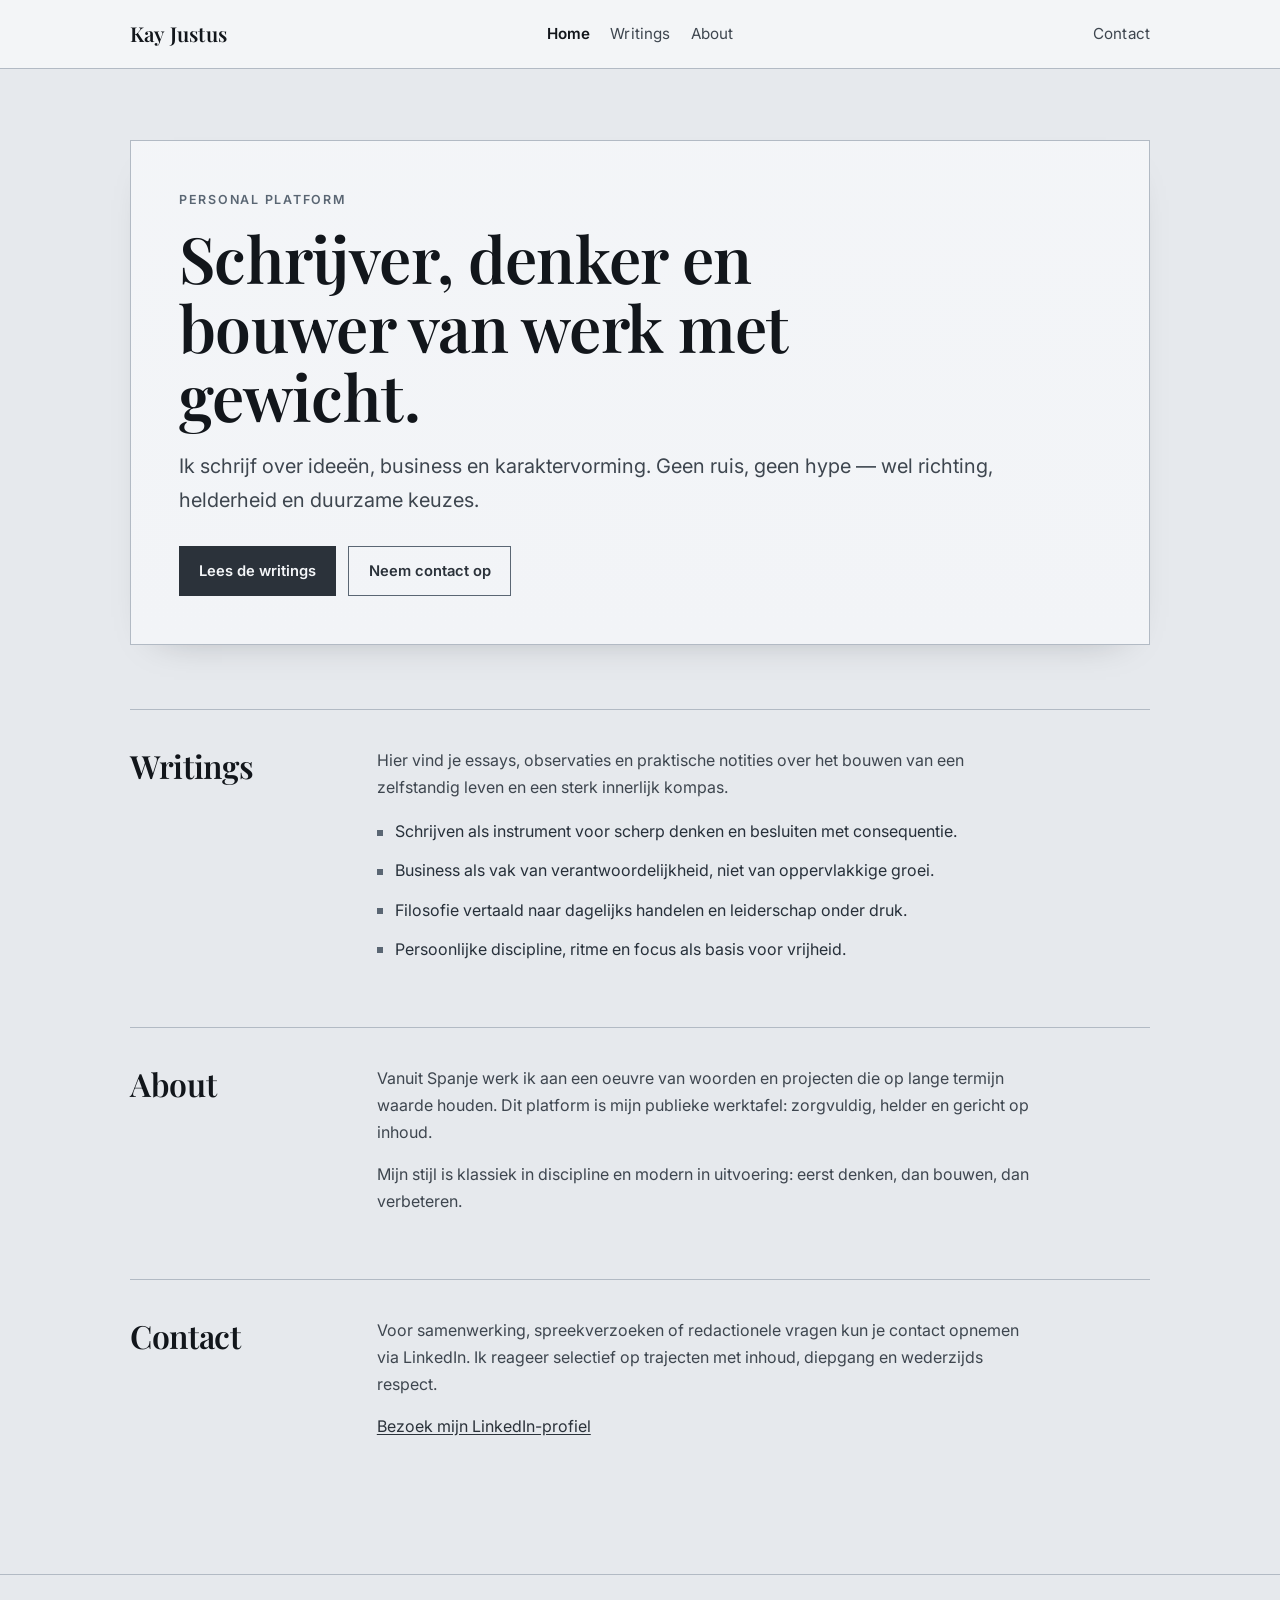
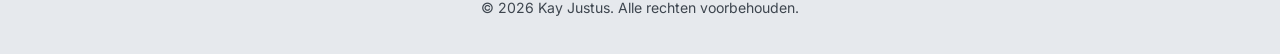
==== index.html @ f9719503 "Update header Writings link to blog page" ====
<!doctype html>
<html lang="nl">
  <head>
    <meta charset="UTF-8" />
    <meta name="viewport" content="width=device-width, initial-scale=1.0" />
    <meta
      name="description"
      content="Kay Justus schrijft over ideeën, business, filosofie en het bouwen van een eigen leven."
    />
    <title>Kay Justus</title>
    <link rel="preconnect" href="https://fonts.googleapis.com" />
    <link rel="preconnect" href="https://fonts.gstatic.com" crossorigin />
    <link
      href="https://fonts.googleapis.com/css2?family=Inter:wght@400;500;600&family=Playfair+Display:wght@500;600&display=swap"
      rel="stylesheet"
    />
    <link rel="stylesheet" href="styles.css" />
  </head>
  <body>
    <header class="site-header">
      <div class="page header-inner">
        <a class="brand" href="index.html" aria-label="Naar homepage">Kay Justus</a>
        <nav class="main-nav" aria-label="Hoofdnavigatie">
          <a href="index.html" aria-current="page">Home</a>
          <a href="blog.html">Writings</a>
          <a href="#about">About</a>
        </nav>
        <a class="header-contact" href="#contact">Contact</a>
      </div>
    </header>

    <main class="page">
      <section class="hero" aria-labelledby="site-title">
        <p class="eyebrow">Personal platform</p>
        <h1 id="site-title">Schrijver, denker en bouwer van werk met gewicht.</h1>
        <p class="positioning">
          Ik schrijf over ideeën, business en karaktervorming. Geen ruis, geen hype — wel richting, helderheid en
          duurzame keuzes.
        </p>
        <div class="actions" aria-label="Belangrijke links">
          <a id="writings-cta" class="button button-primary" href="blog.html">Lees de writings</a>
          <a class="button button-secondary" href="#contact">Neem contact op</a>
        </div>
      </section>

      <section id="writings" class="section-grid" aria-labelledby="writings-title">
        <h2 id="writings-title"><a id="writings-heading-link" class="section-heading-link" href="blog.html">Writings</a></h2>
        <div class="section-body">
          <p>
            Hier vind je essays, observaties en praktische notities over het bouwen van een zelfstandig leven en een
            sterk innerlijk kompas.
          </p>
          <ul class="structured-list">
            <li>Schrijven als instrument voor scherp denken en besluiten met consequentie.</li>
            <li>Business als vak van verantwoordelijkheid, niet van oppervlakkige groei.</li>
            <li>Filosofie vertaald naar dagelijks handelen en leiderschap onder druk.</li>
            <li>Persoonlijke discipline, ritme en focus als basis voor vrijheid.</li>
          </ul>
        </div>
      </section>

      <section id="about" class="section-grid" aria-labelledby="about-title">
        <h2 id="about-title">About</h2>
        <div class="section-body">
          <p>
            Vanuit Spanje werk ik aan een oeuvre van woorden en projecten die op lange termijn waarde houden. Dit
            platform is mijn publieke werktafel: zorgvuldig, helder en gericht op inhoud.
          </p>
          <p>
            Mijn stijl is klassiek in discipline en modern in uitvoering: eerst denken, dan bouwen, dan verbeteren.
          </p>
        </div>
      </section>

      <section id="contact" class="section-grid" aria-labelledby="contact-title">
        <h2 id="contact-title">Contact</h2>
        <div class="section-body">
          <p>
            Voor samenwerking, spreekverzoeken of redactionele vragen kun je contact opnemen via LinkedIn. Ik reageer
            selectief op trajecten met inhoud, diepgang en wederzijds respect.
          </p>
          <p>
            <a class="text-link" href="https://www.linkedin.com" target="_blank" rel="noreferrer"
              >Bezoek mijn LinkedIn-profiel</a
            >
          </p>
        </div>
      </section>
    </main>

    <footer class="footer">
      <p>© <span id="year"></span> Kay Justus. Alle rechten voorbehouden.</p>
    </footer>

    <script>
      document.getElementById('year').textContent = new Date().getFullYear();

      const writingsCta = document.getElementById('writings-cta');
      const writingsHeadingLink = document.getElementById('writings-heading-link');

      if (writingsCta && writingsHeadingLink) {
        writingsHeadingLink.href = writingsCta.getAttribute('href');
      }
    </script>
  </body>
</html>
---- styles.css ----
:root {
  --background: #e6e9ed;
  --surface: #f2f4f7;
  --surface-strong: #d8dde4;
  --text-primary: #12161b;
  --text-secondary: #3e464f;
  --border: #b2bac4;
  --accent: #2b323a;
  --accent-soft: #5a6673;
  --shadow-soft: 0 16px 40px -30px rgba(12, 16, 22, 0.38);
}

* {
  box-sizing: border-box;
}

html,
body {
  margin: 0;
  padding: 0;
  background: var(--background);
  color: var(--text-primary);
  font-family: 'Inter', -apple-system, BlinkMacSystemFont, 'Segoe UI', sans-serif;
  line-height: 1.7;
}

a {
  color: inherit;
}

.page {
  width: min(1020px, calc(100% - 3rem));
  margin: 0 auto;
}

.site-header {
  border-bottom: 1px solid var(--border);
  background: color-mix(in srgb, var(--surface) 94%, white 6%);
  position: sticky;
  top: 0;
  z-index: 20;
}

.header-inner {
  display: grid;
  grid-template-columns: minmax(0, 1fr) auto minmax(0, 1fr);
  align-items: center;
  padding: 1.05rem 0;
}

.brand {
  justify-self: start;
  text-decoration: none;
  font-family: 'Playfair Display', Georgia, serif;
  font-size: 1.28rem;
  font-weight: 600;
  letter-spacing: 0.01em;
}

.main-nav {
  display: flex;
  align-items: center;
  gap: 1.25rem;
  justify-self: center;
}

.main-nav a,
.header-contact {
  text-decoration: none;
  font-size: 0.95rem;
  color: var(--text-secondary);
  letter-spacing: 0.01em;
}

.main-nav a[aria-current='page'] {
  color: var(--text-primary);
  font-weight: 600;
}

.header-contact {
  justify-self: end;
}

main.page {
  padding: clamp(2.4rem, 6vw, 4.4rem) 0;
}

.hero {
  border: 1px solid var(--border);
  background: linear-gradient(180deg, color-mix(in srgb, var(--surface) 90%, white 10%) 0%, var(--surface) 100%);
  box-shadow: var(--shadow-soft);
  padding: clamp(1.8rem, 4vw, 3rem);
}

.eyebrow {
  margin: 0;
  font-size: 0.78rem;
  font-weight: 600;
  letter-spacing: 0.14em;
  text-transform: uppercase;
  color: var(--accent-soft);
}

h1,
h2,
.blog-list h3 {
  margin: 0;
  font-family: 'Playfair Display', Georgia, serif;
  font-weight: 600;
  letter-spacing: -0.01em;
}

h1 {
  margin-top: 0.8rem;
  max-width: 16ch;
  font-size: clamp(2.3rem, 6vw, 4rem);
  line-height: 1.08;
}

.positioning {
  margin: 1.2rem 0 0;
  max-width: 64ch;
  font-size: clamp(1rem, 1.9vw, 1.25rem);
  color: var(--text-secondary);
}

.actions {
  margin-top: 1.8rem;
  display: flex;
  gap: 0.75rem;
  flex-wrap: wrap;
}

.button {
  display: inline-flex;
  align-items: center;
  justify-content: center;
  border-radius: 0;
  text-decoration: none;
  padding: 0.72rem 1.2rem;
  border: 1px solid transparent;
  font-size: 0.92rem;
  font-weight: 600;
  transition: background-color 0.2s ease, color 0.2s ease, border-color 0.2s ease;
}

.button-primary {
  background: var(--accent);
  color: #f4f6f8;
  border-color: var(--accent);
}

.button-primary:hover {
  background: #1b2229;
}

.button-secondary {
  background: transparent;
  border-color: var(--accent-soft);
  color: var(--accent);
}

.button-secondary:hover {
  background: var(--surface-strong);
}

.section-grid {
  margin-top: clamp(2.5rem, 5vw, 4rem);
  padding-top: clamp(1.7rem, 3vw, 2.3rem);
  border-top: 1px solid var(--border);
  display: grid;
  grid-template-columns: minmax(150px, 210px) 1fr;
  gap: 1rem 2.3rem;
}

h2 {
  font-size: clamp(1.45rem, 2.7vw, 2rem);
  line-height: 1.2;
}

.section-heading-link {
  text-decoration: none;
  transition: color 0.2s ease, text-decoration-color 0.2s ease;
}

.section-heading-link:hover,
.section-heading-link:focus-visible {
  color: var(--accent);
  text-decoration: underline;
  text-underline-offset: 0.14em;
}

.section-body {
  max-width: 66ch;
}

.section-body p {
  margin: 0;
  color: var(--text-secondary);
}

.section-body p + p {
  margin-top: 0.9rem;
}

.structured-list {
  margin: 1.05rem 0 0;
  padding: 0;
  list-style: none;
  display: grid;
  gap: 0.75rem;
}

.structured-list li {
  position: relative;
  padding-left: 1.15rem;
  color: #27303a;
}

.structured-list li::before {
  content: '';
  position: absolute;
  left: 0;
  top: 0.72em;
  width: 0.38rem;
  height: 0.38rem;
  background: var(--accent-soft);
}

.text-link {
  color: var(--accent);
  text-underline-offset: 0.14em;
}

.footer {
  border-top: 1px solid var(--border);
  margin-top: 4rem;
  padding: 1.3rem 1rem 2.1rem;
  text-align: center;
}

.footer p {
  margin: 0;
  font-size: 0.88rem;
  color: var(--text-secondary);
}

.blog-list ul {
  list-style: none;
  padding: 0;
  margin: 1rem 0 0;
  display: grid;
  gap: 1.1rem;
}

.blog-list li {
  border-bottom: 1px solid var(--border);
  padding-bottom: 1rem;
}

.blog-list li:last-child {
  border-bottom: 0;
  padding-bottom: 0;
}

.blog-list h3 {
  font-size: clamp(1.18rem, 2.1vw, 1.4rem);
  line-height: 1.3;
}

.blog-list p {
  margin: 0.5rem 0 0;
  color: var(--text-secondary);
}

@media (max-width: 760px) {
  .page {
    width: min(1020px, calc(100% - 1.4rem));
  }

  .header-inner {
    display: flex;
    flex-direction: column;
    align-items: flex-start;
    gap: 0.6rem;
  }

  .main-nav {
    gap: 1rem;
    flex-wrap: wrap;
    justify-self: auto;
  }

  .header-contact {
    justify-self: auto;
  }

  .hero {
    padding: 1.4rem;
  }

  .section-grid {
    grid-template-columns: 1fr;
    gap: 0.7rem;
  }

  .button {
    flex: 1;
    min-width: 180px;
  }
}
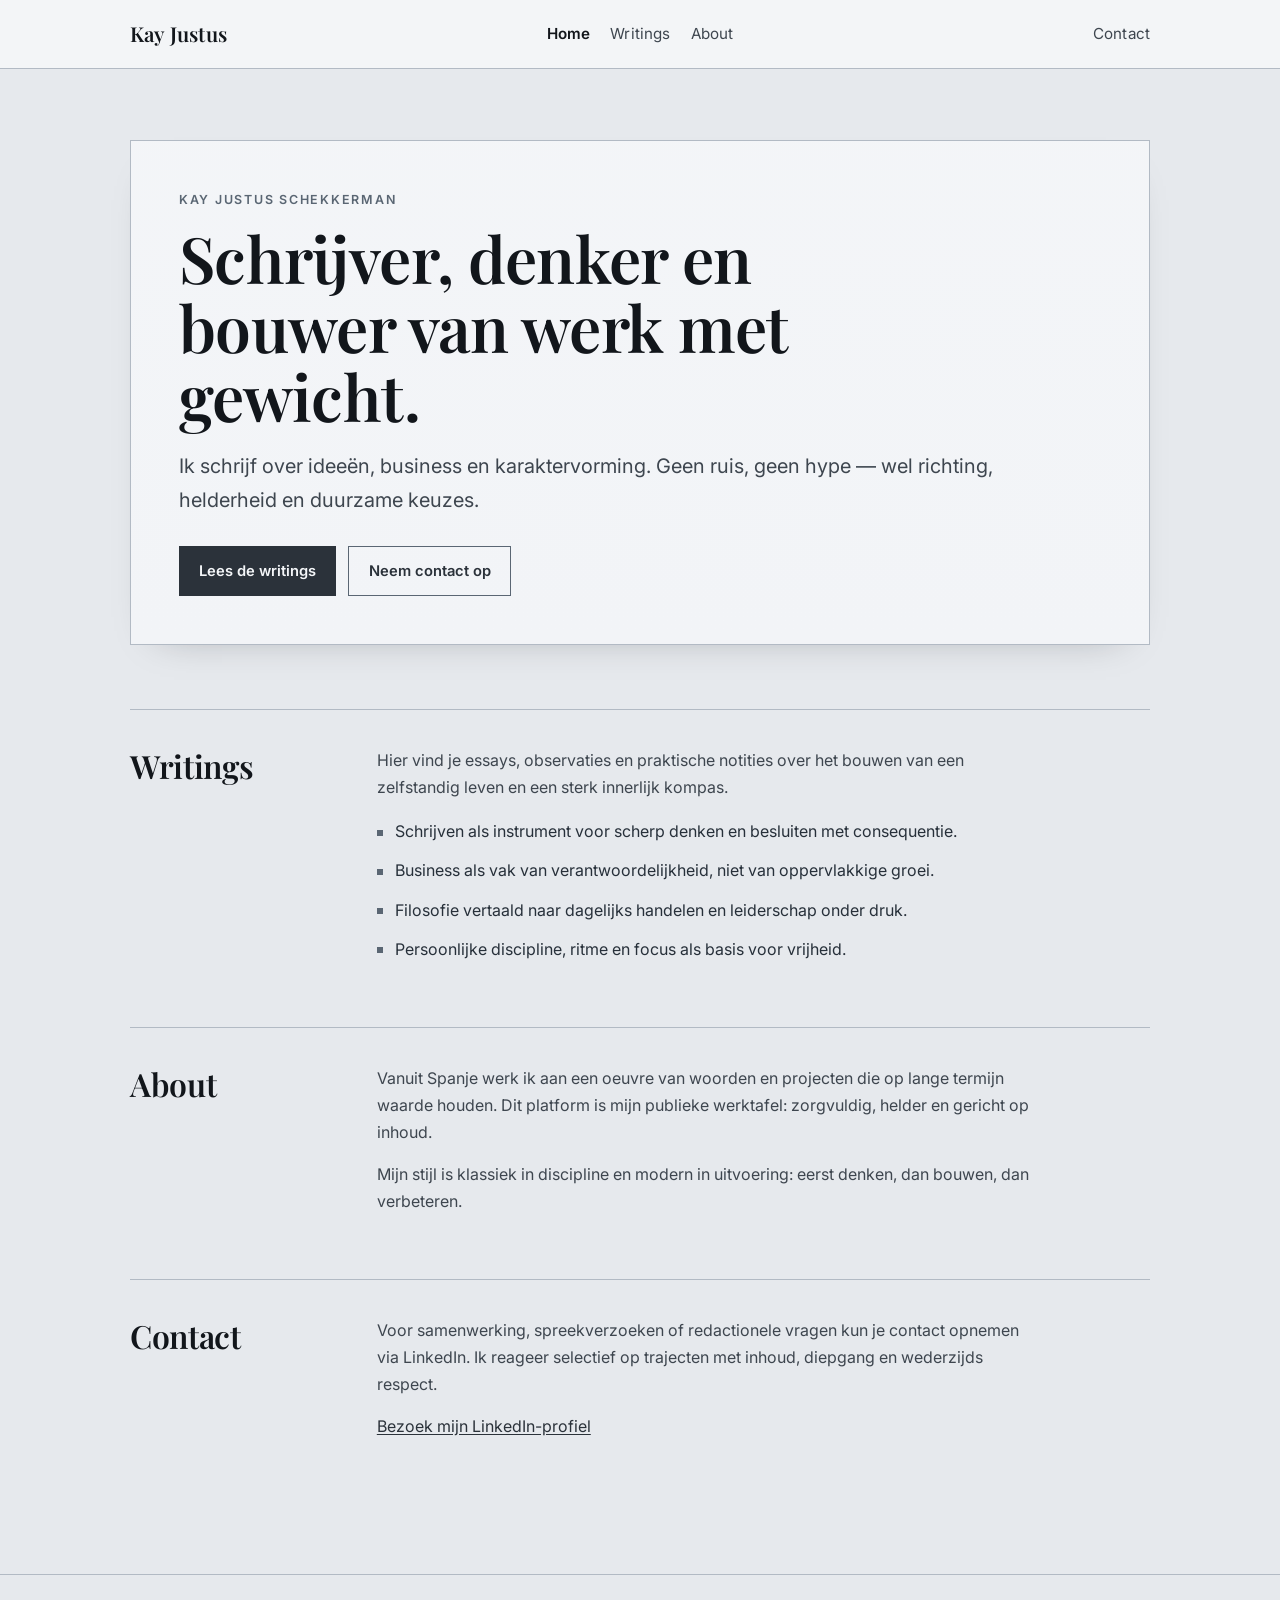
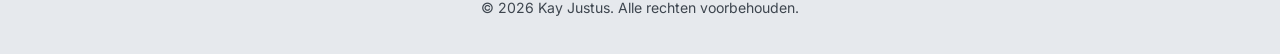
==== commit 70791f8c: "Merge pull request #9 from Koikoikoi1923/codex/update-header-navigation-for-writings-link Header: 'W" ====
--- a/index.html
+++ b/index.html
@@ -31,7 +31,7 @@
 
     <main class="page">
       <section class="hero" aria-labelledby="site-title">
-        <p class="eyebrow">Personal platform</p>
+        <p class="eyebrow">Kay Justus Schekkerman</p>
         <h1 id="site-title">Schrijver, denker en bouwer van werk met gewicht.</h1>
         <p class="positioning">
           Ik schrijf over ideeën, business en karaktervorming. Geen ruis, geen hype — wel richting, helderheid en
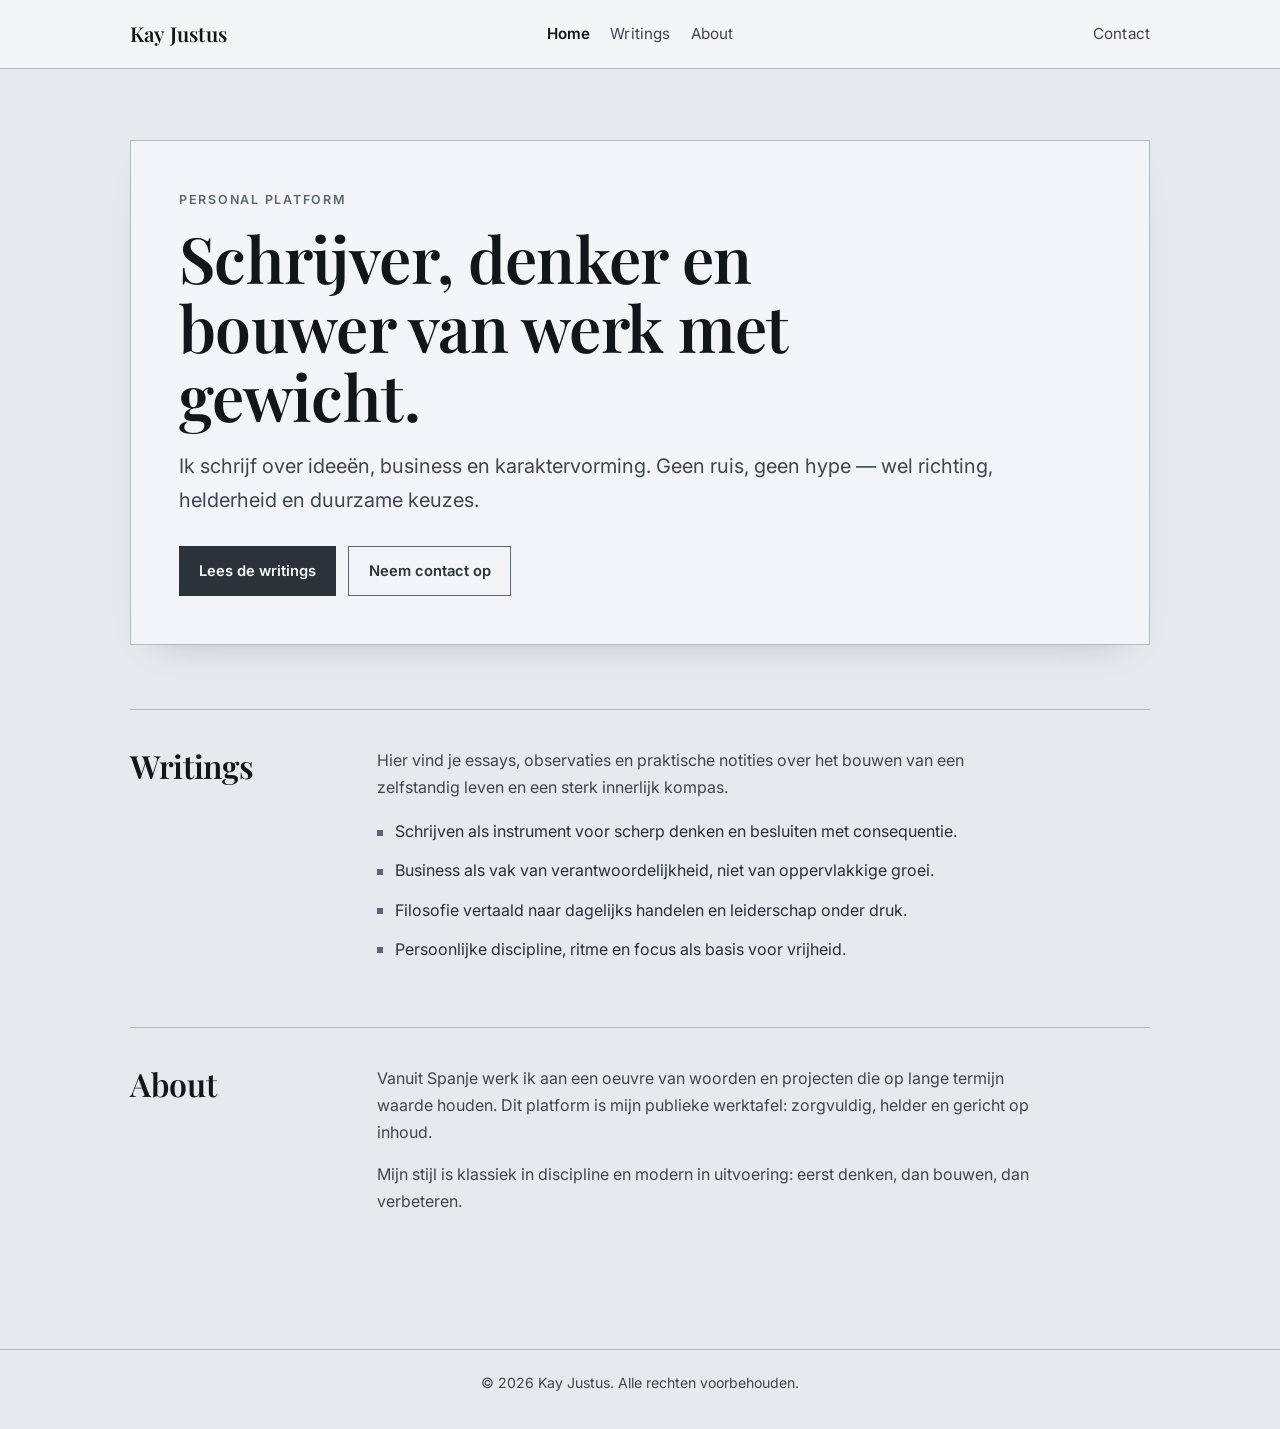
==== commit 82d28239: "Create standalone contact page and route header contact link" ====
--- a/index.html
+++ b/index.html
@@ -22,16 +22,16 @@
         <a class="brand" href="index.html" aria-label="Naar homepage">Kay Justus</a>
         <nav class="main-nav" aria-label="Hoofdnavigatie">
           <a href="index.html" aria-current="page">Home</a>
-          <a href="blog.html">Writings</a>
+          <a href="#writings">Writings</a>
           <a href="#about">About</a>
         </nav>
-        <a class="header-contact" href="#contact">Contact</a>
+        <a class="header-contact" href="/contact">Contact</a>
       </div>
     </header>
 
     <main class="page">
       <section class="hero" aria-labelledby="site-title">
-        <p class="eyebrow">Kay Justus Schekkerman</p>
+        <p class="eyebrow">Personal platform</p>
         <h1 id="site-title">Schrijver, denker en bouwer van werk met gewicht.</h1>
         <p class="positioning">
           Ik schrijf over ideeën, business en karaktervorming. Geen ruis, geen hype — wel richting, helderheid en
@@ -39,7 +39,7 @@
         </p>
         <div class="actions" aria-label="Belangrijke links">
           <a id="writings-cta" class="button button-primary" href="blog.html">Lees de writings</a>
-          <a class="button button-secondary" href="#contact">Neem contact op</a>
+          <a class="button button-secondary" href="/contact">Neem contact op</a>
         </div>
       </section>
 
@@ -72,20 +72,6 @@
         </div>
       </section>
 
-      <section id="contact" class="section-grid" aria-labelledby="contact-title">
-        <h2 id="contact-title">Contact</h2>
-        <div class="section-body">
-          <p>
-            Voor samenwerking, spreekverzoeken of redactionele vragen kun je contact opnemen via LinkedIn. Ik reageer
-            selectief op trajecten met inhoud, diepgang en wederzijds respect.
-          </p>
-          <p>
-            <a class="text-link" href="https://www.linkedin.com" target="_blank" rel="noreferrer"
-              >Bezoek mijn LinkedIn-profiel</a
-            >
-          </p>
-        </div>
-      </section>
     </main>
 
     <footer class="footer">
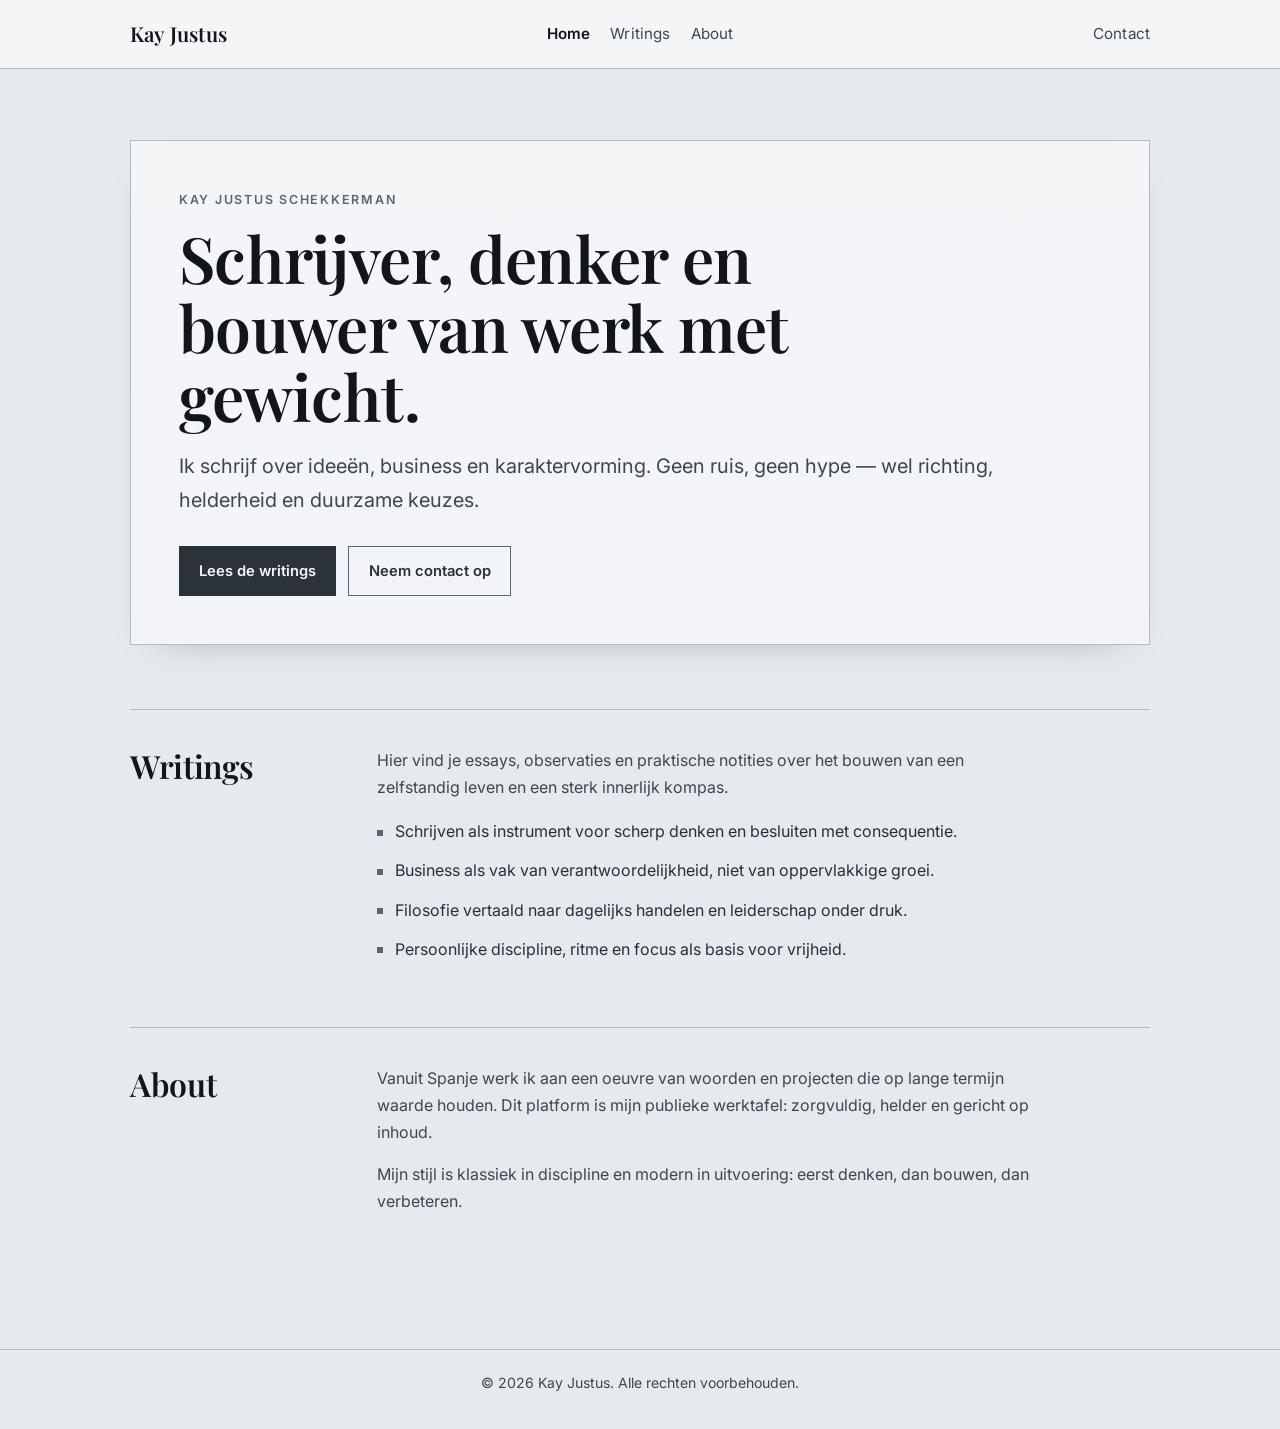
==== commit c5c1e75d: "Merge pull request #10 from Koikoikoi1923/codex/update-contact-button-to-link-to-new-page Create sta" ====
--- a/index.html
+++ b/index.html
@@ -22,7 +22,7 @@
         <a class="brand" href="index.html" aria-label="Naar homepage">Kay Justus</a>
         <nav class="main-nav" aria-label="Hoofdnavigatie">
           <a href="index.html" aria-current="page">Home</a>
-          <a href="#writings">Writings</a>
+          <a href="blog.html">Writings</a>
           <a href="#about">About</a>
         </nav>
         <a class="header-contact" href="/contact">Contact</a>
@@ -31,7 +31,7 @@
 
     <main class="page">
       <section class="hero" aria-labelledby="site-title">
-        <p class="eyebrow">Personal platform</p>
+        <p class="eyebrow">Kay Justus Schekkerman</p>
         <h1 id="site-title">Schrijver, denker en bouwer van werk met gewicht.</h1>
         <p class="positioning">
           Ik schrijf over ideeën, business en karaktervorming. Geen ruis, geen hype — wel richting, helderheid en
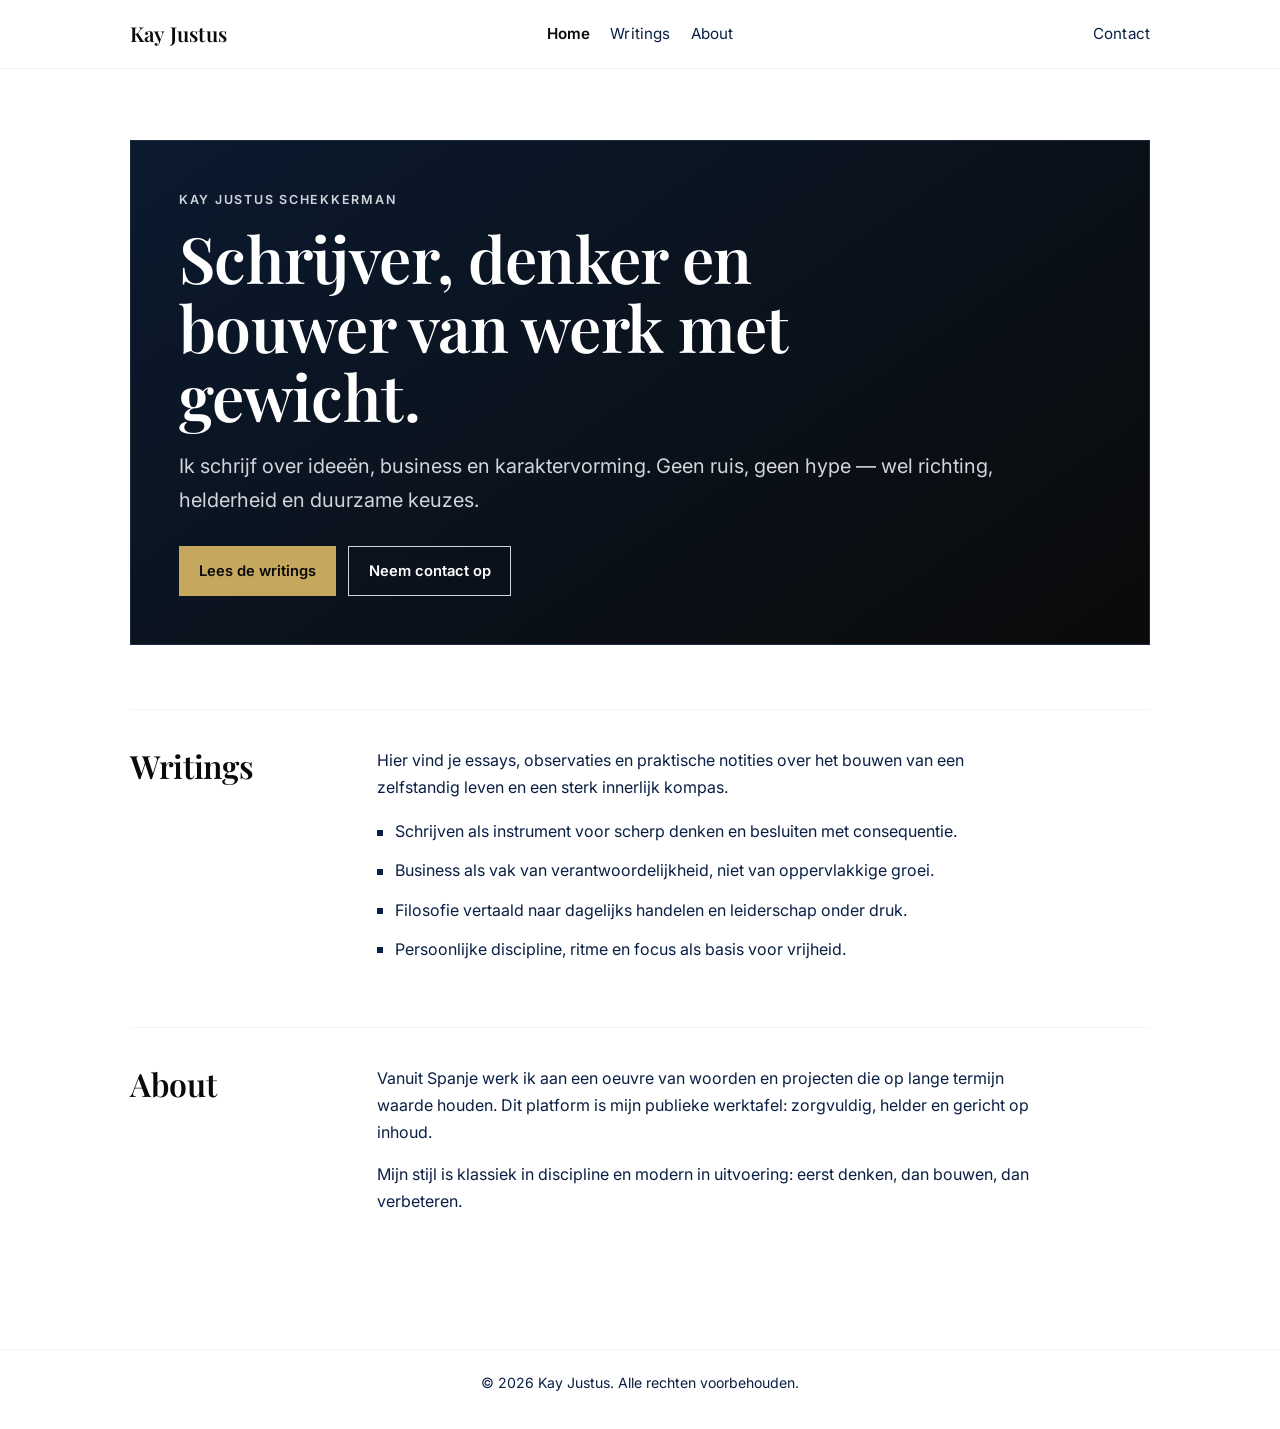
==== commit cb6567d9: "Fix active header state for writing routes" ====
--- a/index.html
+++ b/index.html
@@ -21,9 +21,9 @@
       <div class="page header-inner">
         <a class="brand" href="index.html" aria-label="Naar homepage">Kay Justus</a>
         <nav class="main-nav" aria-label="Hoofdnavigatie">
-          <a href="index.html" aria-current="page">Home</a>
-          <a href="blog.html">Writings</a>
-          <a href="#about">About</a>
+          <a href="index.html" data-nav="home">Home</a>
+          <a href="blog.html" data-nav="writing">Writings</a>
+          <a href="#about" data-nav="about">About</a>
         </nav>
         <a class="header-contact" href="/contact">Contact</a>
       </div>
@@ -81,6 +81,28 @@
     <script>
       document.getElementById('year').textContent = new Date().getFullYear();
 
+      const normalizePathname = (pathname) => {
+        if (!pathname) return '/';
+        const withoutIndex = pathname.replace(/\/index\.html$/, '/');
+        const withoutExtension = withoutIndex.replace(/\.html$/, '');
+        return withoutExtension.replace(/\/+$/, '') || '/';
+      };
+
+      const currentPath = normalizePathname(window.location.pathname);
+      const isWritingRoute = /^\/(blog|writings)(\/|$)/.test(currentPath);
+      const isHomeRoute = currentPath === '/';
+
+      document.querySelectorAll('.main-nav [data-nav]').forEach((link) => {
+        const isActive =
+          (link.dataset.nav === 'home' && isHomeRoute) || (link.dataset.nav === 'writing' && isWritingRoute);
+
+        if (isActive) {
+          link.setAttribute('aria-current', 'page');
+        } else {
+          link.removeAttribute('aria-current');
+        }
+      });
+
       const writingsCta = document.getElementById('writings-cta');
       const writingsHeadingLink = document.getElementById('writings-heading-link');
 
--- a/styles.css
+++ b/styles.css
@@ -1,13 +1,15 @@
 :root {
-  --background: #e6e9ed;
-  --surface: #f2f4f7;
-  --surface-strong: #d8dde4;
-  --text-primary: #12161b;
-  --text-secondary: #3e464f;
-  --border: #b2bac4;
-  --accent: #2b323a;
-  --accent-soft: #5a6673;
-  --shadow-soft: 0 16px 40px -30px rgba(12, 16, 22, 0.38);
+  --background: #ffffff;
+  --surface: #ffffff;
+  --surface-strong: #f2f4f7;
+  --text-primary: #0a0a0a;
+  --text-secondary: #0a1f44;
+  --border: #f2f4f7;
+  --primary: #0a1f44;
+  --secondary: #081734;
+  --accent: #c6a75e;
+  --accent-soft: #0a1f44;
+  --shadow-soft: none;
 }
 
 * {
@@ -35,7 +37,7 @@
 
 .site-header {
   border-bottom: 1px solid var(--border);
-  background: color-mix(in srgb, var(--surface) 94%, white 6%);
+  background: var(--background);
   position: sticky;
   top: 0;
   z-index: 20;
@@ -86,10 +88,46 @@
 }
 
 .hero {
-  border: 1px solid var(--border);
-  background: linear-gradient(180deg, color-mix(in srgb, var(--surface) 90%, white 10%) 0%, var(--surface) 100%);
+  border: 1px solid #1c2a40;
+  background: linear-gradient(145deg, #0b1a2f 0%, #0a0a0a 100%);
   box-shadow: var(--shadow-soft);
   padding: clamp(1.8rem, 4vw, 3rem);
+  color: #ffffff;
+}
+
+.hero h1 {
+  color: #ffffff;
+}
+
+.hero .eyebrow {
+  color: #d1d5db;
+}
+
+.hero .positioning {
+  color: #d1d5db;
+}
+
+.hero .button-primary {
+  background: #c6a75e;
+  color: #0a0a0a;
+  border-color: #c6a75e;
+}
+
+.hero .button-primary:hover {
+  background: #d3b97d;
+  border-color: #d3b97d;
+}
+
+.hero .button-secondary {
+  background: transparent;
+  border-color: #d1d5db;
+  color: #ffffff;
+}
+
+.hero .button-secondary:hover {
+  background: rgba(255, 255, 255, 0.08);
+  border-color: #ffffff;
+  color: #ffffff;
 }
 
 .eyebrow {
@@ -145,23 +183,26 @@
 }
 
 .button-primary {
-  background: var(--accent);
-  color: #f4f6f8;
-  border-color: var(--accent);
+  background: var(--primary);
+  color: #ffffff;
+  border-color: var(--primary);
 }
 
 .button-primary:hover {
-  background: #1b2229;
+  background: var(--secondary);
+  border-color: var(--secondary);
 }
 
 .button-secondary {
   background: transparent;
-  border-color: var(--accent-soft);
-  color: var(--accent);
+  border-color: var(--primary);
+  color: var(--primary);
 }
 
 .button-secondary:hover {
   background: var(--surface-strong);
+  border-color: var(--accent);
+  color: var(--secondary);
 }
 
 .section-grid {
@@ -214,7 +255,7 @@
 .structured-list li {
   position: relative;
   padding-left: 1.15rem;
-  color: #27303a;
+  color: var(--text-secondary);
 }
 
 .structured-list li::before {
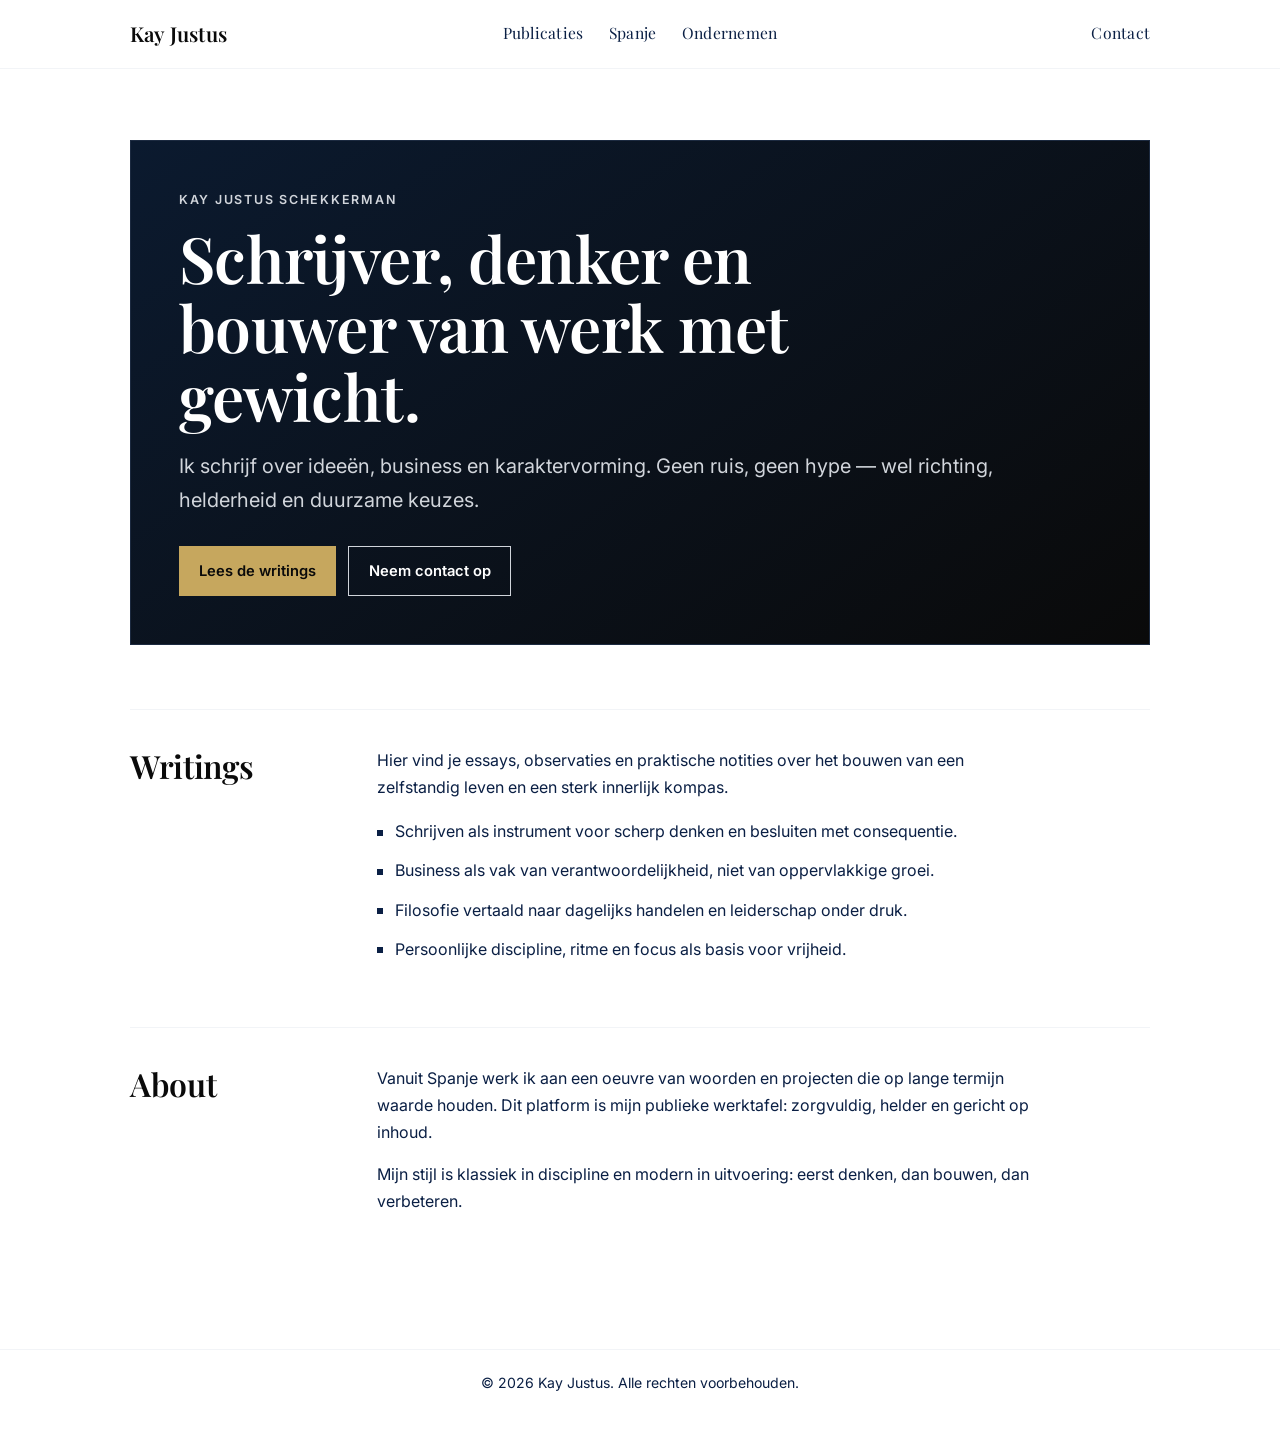
==== commit abb5e570: "Add new nav destination pages with placeholder content" ====
--- a/index.html
+++ b/index.html
@@ -21,9 +21,9 @@
       <div class="page header-inner">
         <a class="brand" href="index.html" aria-label="Naar homepage">Kay Justus</a>
         <nav class="main-nav" aria-label="Hoofdnavigatie">
-          <a href="index.html" data-nav="home">Home</a>
-          <a href="blog.html" data-nav="writing">Writings</a>
-          <a href="#about" data-nav="about">About</a>
+          <a href="publicaties.html" data-nav="publicaties">Publicaties</a>
+          <a href="spanje.html" data-nav="spanje">Spanje</a>
+          <a href="ondernemen.html" data-nav="ondernemen">Ondernemen</a>
         </nav>
         <a class="header-contact" href="/contact">Contact</a>
       </div>
@@ -88,20 +88,37 @@
         return withoutExtension.replace(/\/+$/, '') || '/';
       };
 
-      const currentPath = normalizePathname(window.location.pathname);
-      const isWritingRoute = /^\/(blog|writings)(\/|$)/.test(currentPath);
-      const isHomeRoute = currentPath === '/';
+      const updateActiveNavigation = () => {
+        const currentPath = normalizePathname(window.location.pathname);
+        const isPublicatiesRoute = /^\/(publicaties|blog|writings)(\/|$)/.test(currentPath);
+        const isSpanjeRoute = /^\/spanje(\/|$)/.test(currentPath);
+        const isOndernemenRoute = /^\/ondernemen(\/|$)/.test(currentPath);
+        const isContactRoute = /^\/contact(\/|$)/.test(currentPath);
 
-      document.querySelectorAll('.main-nav [data-nav]').forEach((link) => {
-        const isActive =
-          (link.dataset.nav === 'home' && isHomeRoute) || (link.dataset.nav === 'writing' && isWritingRoute);
+        document.querySelectorAll('.main-nav [data-nav]').forEach((link) => {
+          const isPublicatiesActive = link.dataset.nav === 'publicaties' && isPublicatiesRoute;
+          const isSpanjeActive = link.dataset.nav === 'spanje' && isSpanjeRoute;
+          const isOndernemenActive = link.dataset.nav === 'ondernemen' && isOndernemenRoute;
 
-        if (isActive) {
-          link.setAttribute('aria-current', 'page');
-        } else {
-          link.removeAttribute('aria-current');
+          if (isPublicatiesActive || isSpanjeActive || isOndernemenActive) {
+            link.setAttribute('aria-current', 'page');
+          } else {
+            link.removeAttribute('aria-current');
+          }
+        });
+
+        const contactLink = document.querySelector('.header-contact');
+
+        if (contactLink) {
+          if (isContactRoute) {
+            contactLink.setAttribute('aria-current', 'page');
+          } else {
+            contactLink.removeAttribute('aria-current');
+          }
         }
-      });
+      };
+
+      updateActiveNavigation();
 
       const writingsCta = document.getElementById('writings-cta');
       const writingsHeadingLink = document.getElementById('writings-heading-link');
--- a/styles.css
+++ b/styles.css
@@ -62,25 +62,54 @@
 .main-nav {
   display: flex;
   align-items: center;
-  gap: 1.25rem;
+  gap: 1.6rem;
   justify-self: center;
 }
 
 .main-nav a,
 .header-contact {
   text-decoration: none;
-  font-size: 0.95rem;
-  color: var(--text-secondary);
-  letter-spacing: 0.01em;
+  font-family: 'Playfair Display', Georgia, serif;
+  font-size: 0.98rem;
+  color: var(--text-secondary);
+  letter-spacing: 0.015em;
+}
+
+.main-nav a {
+  padding: 0;
+  border-radius: 0;
+  border-bottom: 1px solid transparent;
+  transition: color 0.2s ease, border-color 0.2s ease;
+}
+
+.main-nav a:hover,
+.main-nav a:focus-visible {
+  color: var(--text-primary);
+  border-bottom-color: var(--border);
 }
 
 .main-nav a[aria-current='page'] {
   color: var(--text-primary);
   font-weight: 600;
+  border-bottom-color: var(--text-primary);
 }
 
 .header-contact {
   justify-self: end;
+  border-bottom: 1px solid transparent;
+  transition: color 0.2s ease, border-color 0.2s ease;
+}
+
+.header-contact:hover,
+.header-contact:focus-visible {
+  color: var(--text-primary);
+  border-bottom-color: var(--border);
+}
+
+.header-contact[aria-current='page'] {
+  color: var(--text-primary);
+  font-weight: 600;
+  border-bottom-color: var(--text-primary);
 }
 
 main.page {
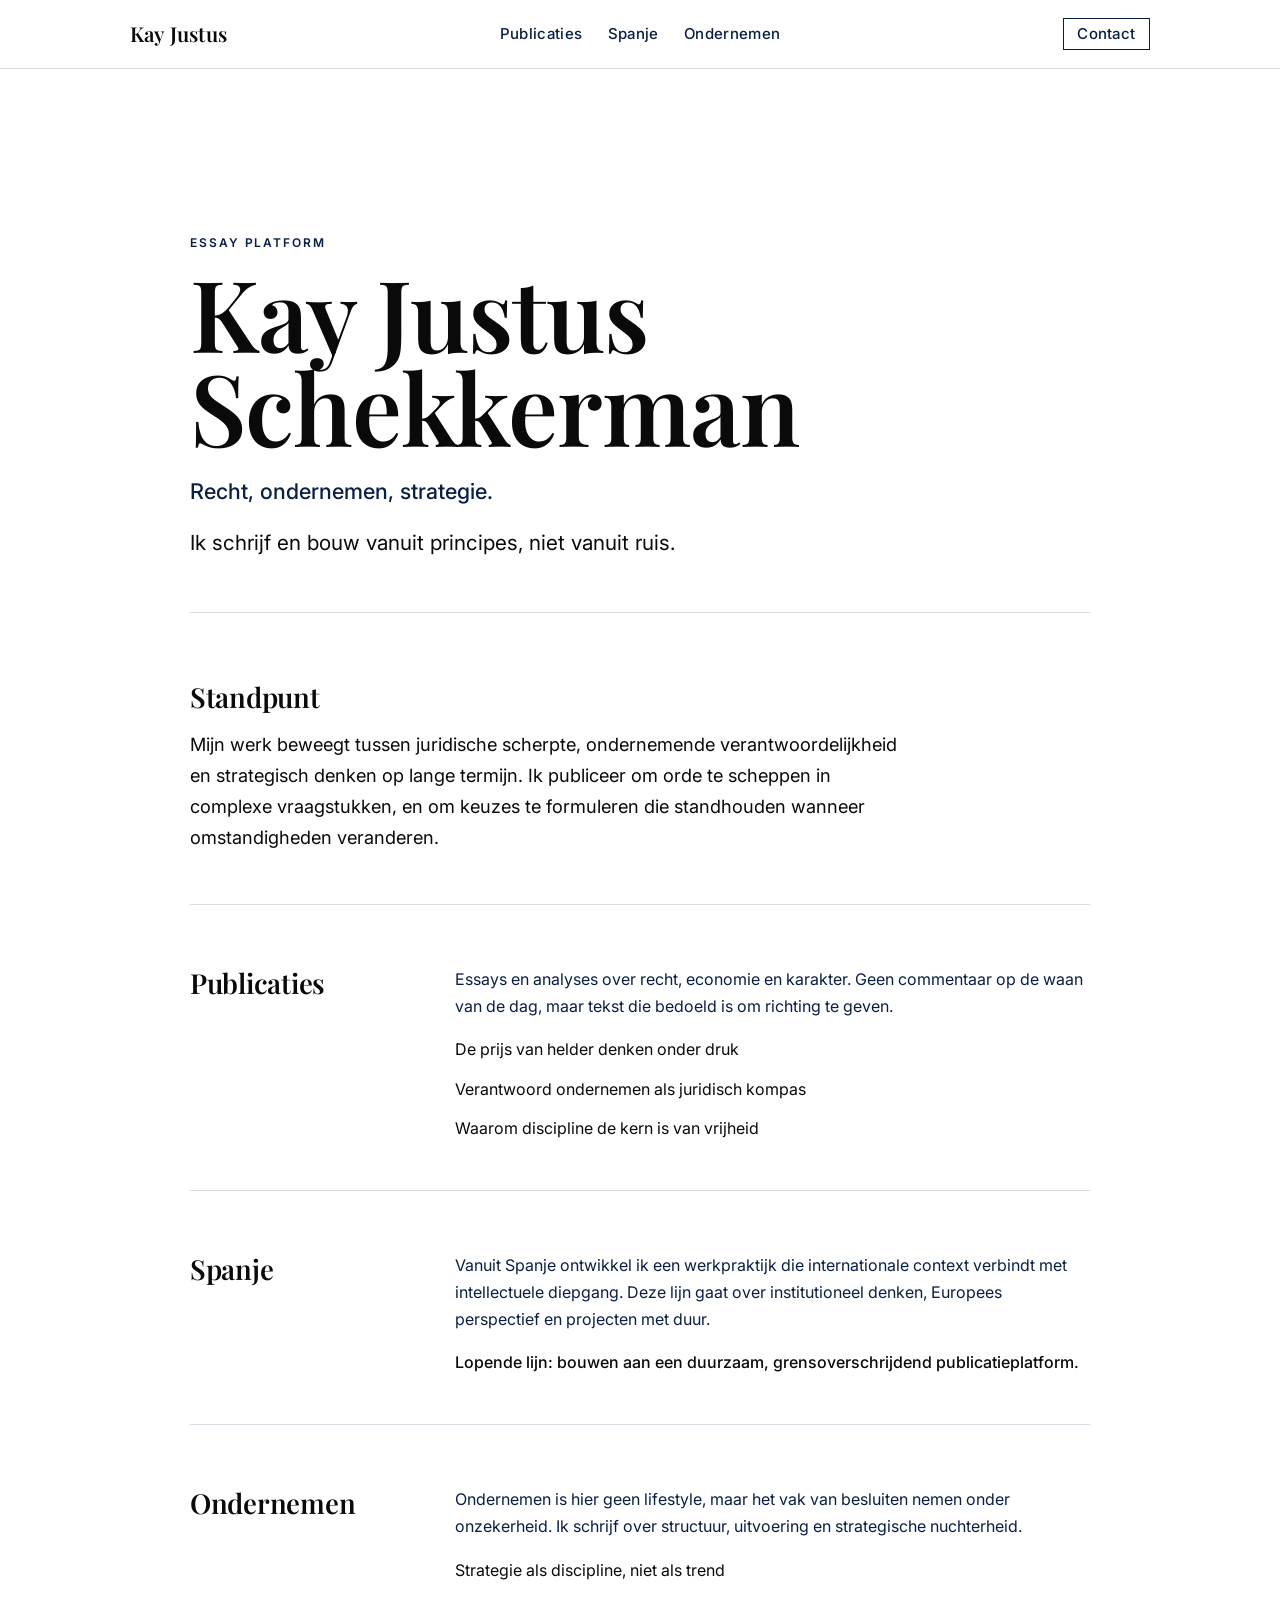
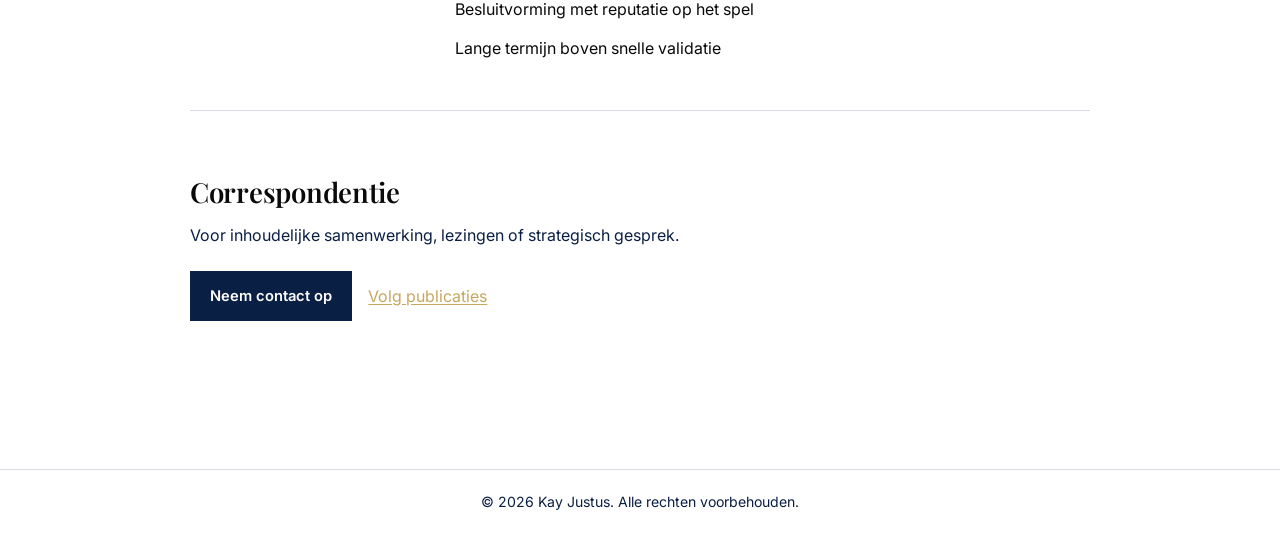
==== commit 1b740639: "Redesign homepage with editorial-first luxury layout" ====
--- a/index.html
+++ b/index.html
@@ -5,9 +5,9 @@
     <meta name="viewport" content="width=device-width, initial-scale=1.0" />
     <meta
       name="description"
-      content="Kay Justus schrijft over ideeën, business, filosofie en het bouwen van een eigen leven."
+      content="Kay Justus Schekkerman schrijft over recht, ondernemen en strategie vanuit een klassiek en principieel perspectief."
     />
-    <title>Kay Justus</title>
+    <title>Kay Justus Schekkerman</title>
     <link rel="preconnect" href="https://fonts.googleapis.com" />
     <link rel="preconnect" href="https://fonts.gstatic.com" crossorigin />
     <link
@@ -29,49 +29,78 @@
       </div>
     </header>
 
-    <main class="page">
-      <section class="hero" aria-labelledby="site-title">
-        <p class="eyebrow">Kay Justus Schekkerman</p>
-        <h1 id="site-title">Schrijver, denker en bouwer van werk met gewicht.</h1>
-        <p class="positioning">
-          Ik schrijf over ideeën, business en karaktervorming. Geen ruis, geen hype — wel richting, helderheid en
-          duurzame keuzes.
-        </p>
-        <div class="actions" aria-label="Belangrijke links">
-          <a id="writings-cta" class="button button-primary" href="blog.html">Lees de writings</a>
-          <a class="button button-secondary" href="/contact">Neem contact op</a>
-        </div>
+    <main class="page home-main">
+      <section class="hero-editorial" aria-labelledby="site-title">
+        <p class="hero-kicker">Essay Platform</p>
+        <h1 id="site-title">Kay Justus Schekkerman</h1>
+        <p class="hero-subtitle">Recht, ondernemen, strategie.</p>
+        <p class="hero-signature">Ik schrijf en bouw vanuit principes, niet vanuit ruis.</p>
       </section>
 
-      <section id="writings" class="section-grid" aria-labelledby="writings-title">
-        <h2 id="writings-title"><a id="writings-heading-link" class="section-heading-link" href="blog.html">Writings</a></h2>
-        <div class="section-body">
+      <section class="intro-editorial" aria-labelledby="intro-title">
+        <h2 id="intro-title">Standpunt</h2>
+        <p>
+          Mijn werk beweegt tussen juridische scherpte, ondernemende verantwoordelijkheid en strategisch denken op
+          lange termijn. Ik publiceer om orde te scheppen in complexe vraagstukken, en om keuzes te formuleren die
+          standhouden wanneer omstandigheden veranderen.
+        </p>
+      </section>
+
+      <section class="editorial-section" aria-labelledby="publicaties-title">
+        <div class="section-headline-wrap">
+          <h2 id="publicaties-title">Publicaties</h2>
+        </div>
+        <div class="section-content-wrap">
           <p>
-            Hier vind je essays, observaties en praktische notities over het bouwen van een zelfstandig leven en een
-            sterk innerlijk kompas.
+            Essays en analyses over recht, economie en karakter. Geen commentaar op de waan van de dag, maar tekst die
+            bedoeld is om richting te geven.
           </p>
-          <ul class="structured-list">
-            <li>Schrijven als instrument voor scherp denken en besluiten met consequentie.</li>
-            <li>Business als vak van verantwoordelijkheid, niet van oppervlakkige groei.</li>
-            <li>Filosofie vertaald naar dagelijks handelen en leiderschap onder druk.</li>
-            <li>Persoonlijke discipline, ritme en focus als basis voor vrijheid.</li>
+          <ul class="editorial-links" aria-label="Recente publicaties">
+            <li><a href="blog.html">De prijs van helder denken onder druk</a></li>
+            <li><a href="publicaties.html">Verantwoord ondernemen als juridisch kompas</a></li>
+            <li><a href="blog.html">Waarom discipline de kern is van vrijheid</a></li>
           </ul>
         </div>
       </section>
 
-      <section id="about" class="section-grid" aria-labelledby="about-title">
-        <h2 id="about-title">About</h2>
-        <div class="section-body">
+      <section class="editorial-section" aria-labelledby="spanje-title">
+        <div class="section-headline-wrap">
+          <h2 id="spanje-title">Spanje</h2>
+        </div>
+        <div class="section-content-wrap">
           <p>
-            Vanuit Spanje werk ik aan een oeuvre van woorden en projecten die op lange termijn waarde houden. Dit
-            platform is mijn publieke werktafel: zorgvuldig, helder en gericht op inhoud.
+            Vanuit Spanje ontwikkel ik een werkpraktijk die internationale context verbindt met intellectuele diepgang.
+            Deze lijn gaat over institutioneel denken, Europees perspectief en projecten met duur.
           </p>
-          <p>
-            Mijn stijl is klassiek in discipline en modern in uitvoering: eerst denken, dan bouwen, dan verbeteren.
-          </p>
+          <p class="single-line-note">Lopende lijn: bouwen aan een duurzaam, grensoverschrijdend publicatieplatform.</p>
         </div>
       </section>
 
+      <section class="editorial-section" aria-labelledby="ondernemen-title">
+        <div class="section-headline-wrap">
+          <h2 id="ondernemen-title">Ondernemen</h2>
+        </div>
+        <div class="section-content-wrap">
+          <p>
+            Ondernemen is hier geen lifestyle, maar het vak van besluiten nemen onder onzekerheid. Ik schrijf over
+            structuur, uitvoering en strategische nuchterheid.
+          </p>
+          <ul class="editorial-links" aria-label="Thema's ondernemen">
+            <li><a href="ondernemen.html">Strategie als discipline, niet als trend</a></li>
+            <li><a href="ondernemen.html">Besluitvorming met reputatie op het spel</a></li>
+            <li><a href="ondernemen.html">Lange termijn boven snelle validatie</a></li>
+          </ul>
+        </div>
+      </section>
+
+      <section class="closing-cta" aria-labelledby="cta-title">
+        <h2 id="cta-title">Correspondentie</h2>
+        <p>Voor inhoudelijke samenwerking, lezingen of strategisch gesprek.</p>
+        <div class="closing-cta-actions">
+          <a class="button button-primary" href="/contact">Neem contact op</a>
+          <a class="text-link" href="blog.html">Volg publicaties</a>
+        </div>
+      </section>
     </main>
 
     <footer class="footer">
@@ -119,13 +148,6 @@
       };
 
       updateActiveNavigation();
-
-      const writingsCta = document.getElementById('writings-cta');
-      const writingsHeadingLink = document.getElementById('writings-heading-link');
-
-      if (writingsCta && writingsHeadingLink) {
-        writingsHeadingLink.href = writingsCta.getAttribute('href');
-      }
     </script>
   </body>
 </html>
--- a/styles.css
+++ b/styles.css
@@ -4,7 +4,7 @@
   --surface-strong: #f2f4f7;
   --text-primary: #0a0a0a;
   --text-secondary: #0a1f44;
-  --border: #f2f4f7;
+  --border: #d7dce4;
   --primary: #0a1f44;
   --secondary: #081734;
   --accent: #c6a75e;
@@ -69,10 +69,12 @@
 .main-nav a,
 .header-contact {
   text-decoration: none;
-  font-family: 'Playfair Display', Georgia, serif;
-  font-size: 0.98rem;
-  color: var(--text-secondary);
-  letter-spacing: 0.015em;
+  font-family: 'Inter', sans-serif;
+  font-weight: 500;
+  font-size: 15px;
+  color: var(--text-secondary);
+  letter-spacing: 0.02em;
+  font-style: normal;
 }
 
 .main-nav a {
@@ -84,79 +86,180 @@
 
 .main-nav a:hover,
 .main-nav a:focus-visible {
-  color: var(--text-primary);
-  border-bottom-color: var(--border);
+  color: #06132a;
+  border-bottom-color: rgba(10, 31, 68, 0.3);
 }
 
 .main-nav a[aria-current='page'] {
   color: var(--text-primary);
-  font-weight: 600;
+  font-weight: 500;
   border-bottom-color: var(--text-primary);
 }
 
 .header-contact {
   justify-self: end;
-  border-bottom: 1px solid transparent;
-  transition: color 0.2s ease, border-color 0.2s ease;
+  border: 1px solid var(--primary);
+  padding: 0.38rem 0.85rem;
+  line-height: 1.2;
+  transition: color 0.2s ease, border-color 0.2s ease, background-color 0.2s ease;
 }
 
 .header-contact:hover,
 .header-contact:focus-visible {
-  color: var(--text-primary);
-  border-bottom-color: var(--border);
+  color: var(--secondary);
+  border-color: var(--accent);
+  background: rgba(198, 167, 94, 0.08);
 }
 
 .header-contact[aria-current='page'] {
   color: var(--text-primary);
-  font-weight: 600;
-  border-bottom-color: var(--text-primary);
+  font-weight: 500;
+  border-color: var(--text-primary);
 }
 
 main.page {
   padding: clamp(2.4rem, 6vw, 4.4rem) 0;
 }
 
+
+.home-main {
+  max-width: 900px;
+}
+
+.hero-editorial {
+  padding: clamp(2.8rem, 8vw, 5.8rem) 0 clamp(2.1rem, 5vw, 3.2rem);
+  border-bottom: 1px solid var(--border);
+}
+
+.hero-kicker {
+  margin: 0;
+  font-size: 0.75rem;
+  letter-spacing: 0.16em;
+  text-transform: uppercase;
+  color: var(--text-secondary);
+  font-weight: 600;
+}
+
+.hero-editorial h1 {
+  margin: 0.75rem 0 0;
+  font-size: clamp(3.3rem, 10vw, 6.2rem);
+  line-height: 0.95;
+  max-width: 11ch;
+}
+
+.hero-subtitle {
+  margin: 1.2rem 0 0;
+  color: var(--text-secondary);
+  font-size: clamp(1.05rem, 2.1vw, 1.35rem);
+  font-weight: 500;
+}
+
+.hero-signature {
+  margin: 1rem 0 0;
+  max-width: 58ch;
+  font-size: clamp(1.08rem, 2vw, 1.3rem);
+  color: var(--text-primary);
+}
+
+.intro-editorial {
+  margin-top: clamp(2.4rem, 6vw, 4.2rem);
+  padding-bottom: clamp(2rem, 5vw, 3.2rem);
+  border-bottom: 1px solid var(--border);
+}
+
+.intro-editorial h2,
+.editorial-section h2,
+.closing-cta h2 {
+  font-size: clamp(1.35rem, 2.2vw, 1.72rem);
+  line-height: 1.2;
+}
+
+.intro-editorial p {
+  margin: 1rem 0 0;
+  max-width: 66ch;
+  color: var(--text-primary);
+  font-size: clamp(1rem, 1.8vw, 1.14rem);
+}
+
+.editorial-section {
+  margin-top: clamp(2.3rem, 6vw, 3.8rem);
+  padding-bottom: clamp(2rem, 4.5vw, 3rem);
+  border-bottom: 1px solid var(--border);
+  display: grid;
+  grid-template-columns: minmax(170px, 220px) 1fr;
+  gap: 1.4rem 2.8rem;
+}
+
+.section-content-wrap {
+  max-width: 64ch;
+}
+
+.section-content-wrap p {
+  margin: 0;
+  color: var(--text-secondary);
+}
+
+.single-line-note {
+  margin-top: 1rem !important;
+  color: var(--text-primary) !important;
+  font-weight: 500;
+}
+
+.editorial-links {
+  list-style: none;
+  padding: 0;
+  margin: 1rem 0 0;
+  display: grid;
+  gap: 0.75rem;
+}
+
+.editorial-links a {
+  text-decoration: none;
+  color: var(--text-primary);
+  border-bottom: 1px solid transparent;
+  transition: border-color 0.2s ease, color 0.2s ease;
+}
+
+.editorial-links a:hover,
+.editorial-links a:focus-visible {
+  color: var(--secondary);
+  border-bottom-color: rgba(10, 31, 68, 0.35);
+}
+
+.closing-cta {
+  margin-top: clamp(2.4rem, 6vw, 4rem);
+  padding-bottom: 0.8rem;
+}
+
+.closing-cta p {
+  margin: 0.85rem 0 0;
+  color: var(--text-secondary);
+}
+
+.closing-cta-actions {
+  margin-top: 1.4rem;
+  display: flex;
+  align-items: center;
+  gap: 1rem;
+}
+
 .hero {
-  border: 1px solid #1c2a40;
-  background: linear-gradient(145deg, #0b1a2f 0%, #0a0a0a 100%);
+  border: 1px solid rgba(10, 31, 68, 0.35);
+  background: #ffffff;
   box-shadow: var(--shadow-soft);
   padding: clamp(1.8rem, 4vw, 3rem);
-  color: #ffffff;
 }
 
 .hero h1 {
-  color: #ffffff;
+  color: var(--text-primary);
 }
 
 .hero .eyebrow {
-  color: #d1d5db;
+  color: var(--accent-soft);
 }
 
 .hero .positioning {
-  color: #d1d5db;
-}
-
-.hero .button-primary {
-  background: #c6a75e;
-  color: #0a0a0a;
-  border-color: #c6a75e;
-}
-
-.hero .button-primary:hover {
-  background: #d3b97d;
-  border-color: #d3b97d;
-}
-
-.hero .button-secondary {
-  background: transparent;
-  border-color: #d1d5db;
-  color: #ffffff;
-}
-
-.hero .button-secondary:hover {
-  background: rgba(255, 255, 255, 0.08);
-  border-color: #ffffff;
-  color: #ffffff;
+  color: var(--text-secondary);
 }
 
 .eyebrow {
@@ -369,6 +472,16 @@
     padding: 1.4rem;
   }
 
+  .hero-editorial h1 {
+    max-width: 100%;
+    line-height: 1.02;
+  }
+
+  .editorial-section {
+    grid-template-columns: 1fr;
+    gap: 0.8rem;
+  }
+
   .section-grid {
     grid-template-columns: 1fr;
     gap: 0.7rem;
@@ -378,4 +491,170 @@
     flex: 1;
     min-width: 180px;
   }
-}
+
+  .closing-cta-actions {
+    flex-direction: column;
+    align-items: flex-start;
+  }
+}
+
+.contact-layout {
+  margin-top: clamp(2rem, 5vw, 4rem);
+  display: grid;
+  grid-template-columns: minmax(260px, 1fr) minmax(320px, 1.2fr);
+  gap: clamp(1.8rem, 4vw, 4rem);
+  align-items: start;
+}
+
+.contact-intro h1 {
+  margin-top: 0.65rem;
+  max-width: 10ch;
+}
+
+.contact-lead {
+  margin: 1.25rem 0 0;
+  max-width: 42ch;
+  color: var(--text-secondary);
+  font-size: 1.08rem;
+}
+
+.contact-note {
+  margin: 1rem 0 0;
+  max-width: 38ch;
+  color: var(--text-secondary);
+}
+
+.contact-form-shell {
+  border: 1px solid #e6e9ee;
+  background: #fff;
+  box-shadow: 0 8px 24px rgba(12, 20, 36, 0.05);
+  border-radius: 10px;
+  padding: clamp(1.25rem, 2.5vw, 2rem);
+}
+
+.contact-form {
+  display: grid;
+  gap: 0.95rem;
+}
+
+.contact-form label {
+  font-size: 0.86rem;
+  letter-spacing: 0.04em;
+  text-transform: uppercase;
+  color: var(--text-secondary);
+  font-weight: 600;
+}
+
+.contact-form input,
+.contact-form textarea {
+  width: 100%;
+  border: 1px solid #d7dce4;
+  border-radius: 6px;
+  padding: 0.72rem 0.78rem;
+  font: inherit;
+  color: var(--text-primary);
+  background: #fff;
+  transition: border-color 0.2s ease, box-shadow 0.2s ease;
+}
+
+.contact-form textarea {
+  resize: vertical;
+  min-height: 140px;
+}
+
+.contact-form input:focus,
+.contact-form textarea:focus {
+  outline: none;
+  border-color: #aeb8c7;
+  box-shadow: 0 0 0 3px rgba(10, 31, 68, 0.08);
+}
+
+.contact-form .button {
+  margin-top: 0.6rem;
+  width: fit-content;
+  min-width: 190px;
+}
+
+.form-feedback {
+  margin: 0.35rem 0 0;
+  font-size: 0.95rem;
+}
+
+.form-feedback.is-success {
+  color: #123f2a;
+}
+
+.form-feedback.is-error {
+  color: #6b1e1e;
+}
+
+@media (max-width: 760px) {
+  .contact-layout {
+    grid-template-columns: 1fr;
+    gap: 1.4rem;
+  }
+
+  .contact-form-shell {
+    padding: 1.1rem;
+  }
+
+  .contact-form .button {
+    width: 100%;
+  }
+}
+
+
+.publication-page {
+  max-width: 760px;
+}
+
+.publication-header {
+  padding: 0;
+  border: 0;
+  background: transparent;
+}
+
+.publication-page h1 {
+  max-width: 24ch;
+  font-size: clamp(2rem, 5vw, 3.2rem);
+  line-height: 1.14;
+}
+
+.publication-meta,
+.publication-author {
+  margin: 0.55rem 0 0;
+  font-size: 0.95rem;
+  color: var(--text-secondary);
+}
+
+.publication-intro {
+  margin: 1.6rem 0 0;
+  font-size: 1.06rem;
+  color: var(--text-primary);
+}
+
+.fd-article {
+  margin-top: 2.3rem;
+  padding-top: 1.8rem;
+  border-top: 1px solid var(--border);
+}
+
+.fd-article h2 {
+  font-size: clamp(1.45rem, 2.4vw, 1.9rem);
+  margin-bottom: 1.05rem;
+}
+
+.fd-article p {
+  margin: 0;
+  color: var(--text-primary);
+  font-size: 1.06rem;
+  line-height: 1.85;
+}
+
+.fd-article p + p {
+  margin-top: 1rem;
+}
+
+.publication-actions {
+  margin-top: 2.3rem;
+}
